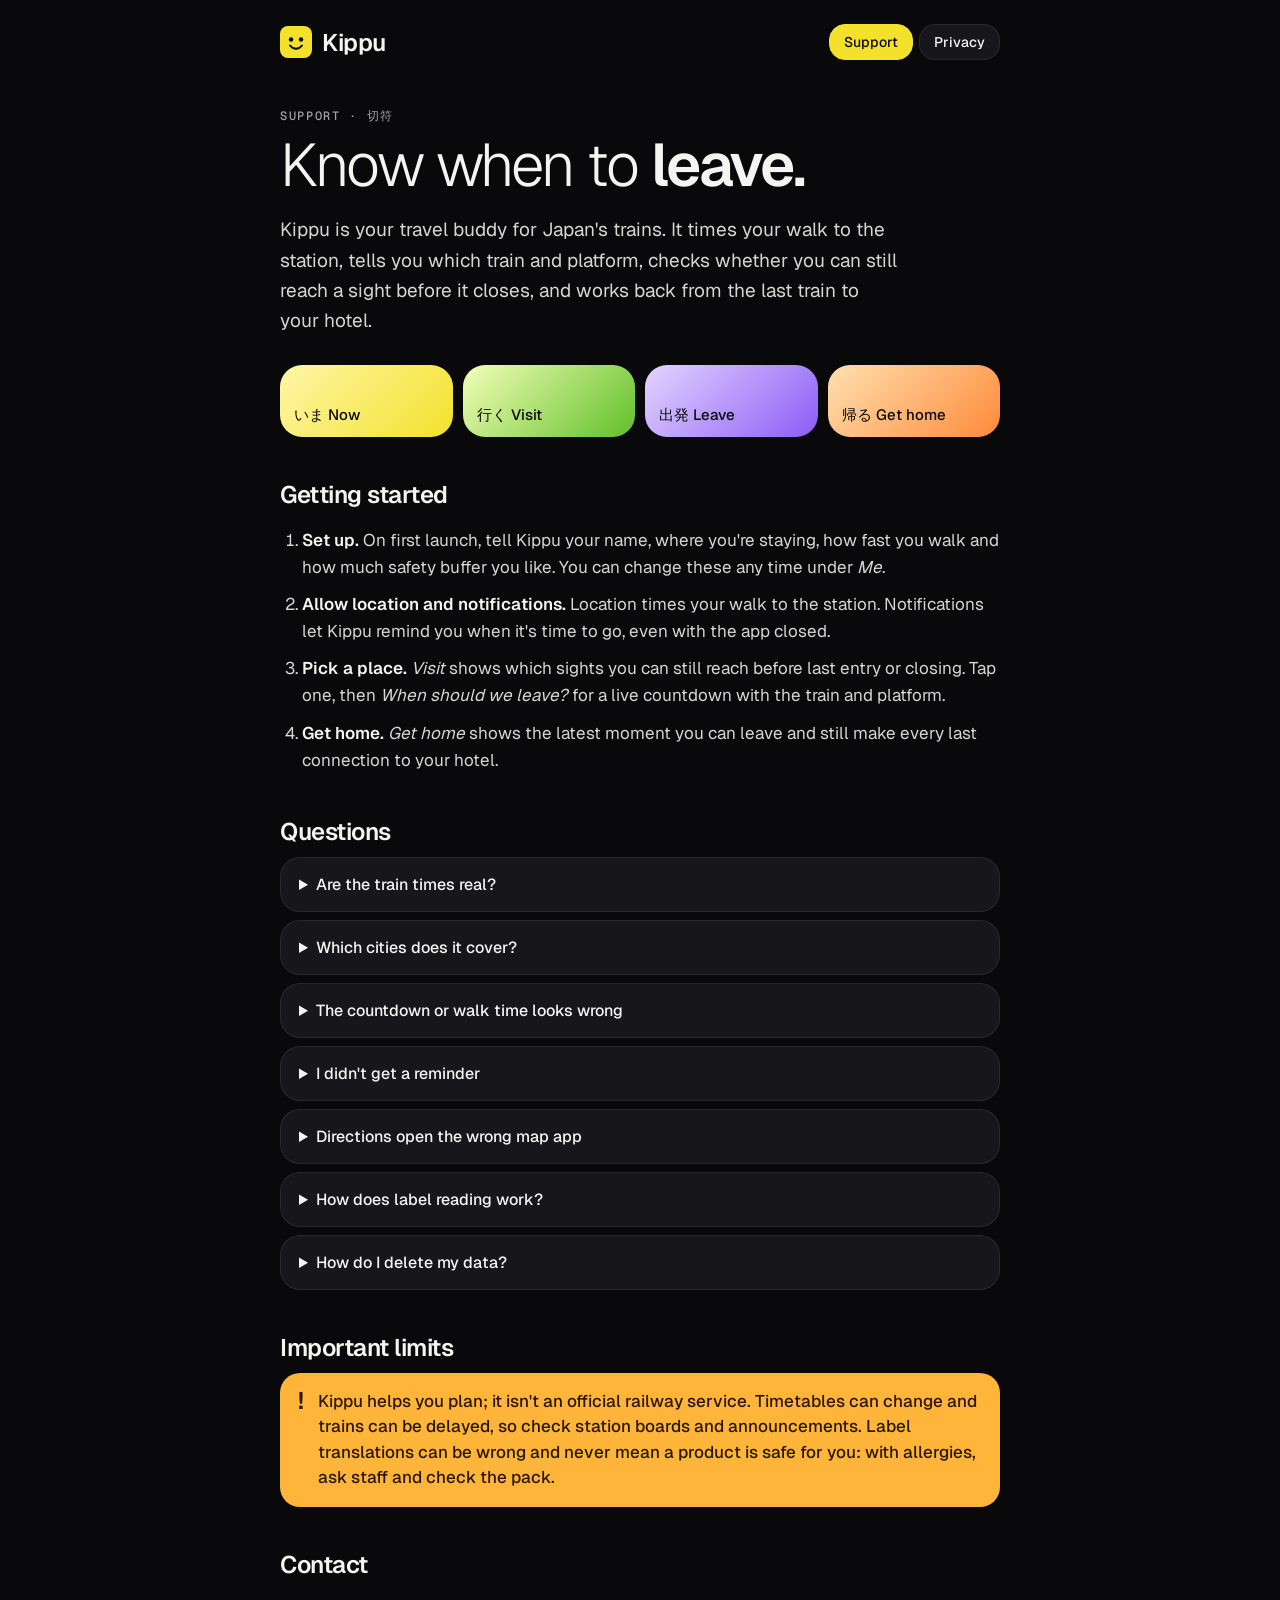
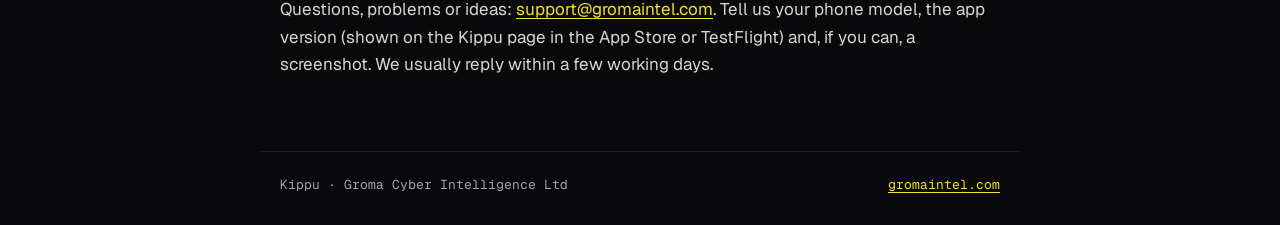
==== kippu/index.html @ c4a7d6ae "Add Kippu and Steady as coming soon; publish Kippu support pages Adds Kippu (coming 2027) and Steady" ====
<!doctype html>
<html lang="en-GB">
<head>
<meta charset="utf-8">
<meta name="viewport" content="width=device-width, initial-scale=1">
<title>Kippu · Support</title>
<meta name="description" content="Kippu is your travel buddy for Japan's trains: when to leave, which platform, and the last train home. Help, questions and contact.">
<meta name="theme-color" content="#09090B">
<link rel="icon" href="mark.svg" type="image/svg+xml">
<link rel="stylesheet" href="site.css">
</head>
<body>
<header class="top"><a class="brand" href="./"><img src="mark.svg" alt="">Kippu</a><nav><a href="./" aria-current="page">Support</a><a href="privacy/">Privacy</a></nav></header>
<main>
  <p class="kicker">Support · 切符</p>
  <h1>Know when to <b>leave.</b></h1>
  <p class="lead">Kippu is your travel buddy for Japan's trains. It times your walk to the station, tells you which train and platform, checks whether you can still reach a sight before it closes, and works back from the last train to your hotel.</p>

  <div class="tiles" aria-hidden="true"><span class="t-now">いま Now</span><span class="t-visit">行く Visit</span><span class="t-leave">出発 Leave</span><span class="t-home">帰る Get home</span></div>

  <h2>Getting started</h2>
  <ol>
    <li><b>Set up.</b> On first launch, tell Kippu your name, where you're staying, how fast you walk and how much safety buffer you like. You can change these any time under <em>Me</em>.</li>
    <li><b>Allow location and notifications.</b> Location times your walk to the station. Notifications let Kippu remind you when it's time to go, even with the app closed.</li>
    <li><b>Pick a place.</b> <em>Visit</em> shows which sights you can still reach before last entry or closing. Tap one, then <em>When should we leave?</em> for a live countdown with the train and platform.</li>
    <li><b>Get home.</b> <em>Get home</em> shows the latest moment you can leave and still make every last connection to your hotel.</li>
  </ol>

  <h2>Questions</h2>
  <details><summary>Are the train times real?</summary><p>Kyoto City Subway and Kyoto City Bus 205 use the official published timetables, with platforms and bus bays. Toei Subway in Tokyo uses its open timetable data. Other rides use typical journey times, marked as sample in the app, with links to each railway's official pages. Times are scheduled: delays aren't shown, so allow a buffer and check station boards.</p></details>
  <details><summary>Which cities does it cover?</summary><p>Kyoto, Osaka and Tokyo, plus popular day trips. Real timetables cover Kyoto and Toei Subway today; more cities will follow.</p></details>
  <details><summary>The countdown or walk time looks wrong</summary><p>Check your walking pace and safety buffer under <em>Me</em>, and that location access is allowed (iPhone: Settings → Kippu → Location → While Using the App). Indoors or underground, GPS can be inaccurate.</p></details>
  <details><summary>I didn't get a reminder</summary><p>Allow notifications for Kippu (iPhone: Settings → Kippu → Notifications) and check Focus or Do Not Disturb isn't silencing them. Reminders are scheduled on your phone, so they work offline.</p></details>
  <details><summary>Directions open the wrong map app</summary><p>Kippu opens Google Maps if it's installed, Naver Map in South Korea, and Apple Maps otherwise.</p></details>
  <details><summary>How does label reading work?</summary><p>Tap the label scanner, point the camera at a Japanese food or product label and Kippu reads and translates it on your phone. It highlights allergens you've told it about. The first scan downloads a language pack (about 30 MB), then it works offline.</p></details>
  <details><summary>How do I delete my data?</summary><p>Everything Kippu stores is on your phone, so deleting the app removes it completely. See the <a href="privacy/">privacy policy</a>.</p></details>

  <h2 id="limits">Important limits</h2>
  <div class="warn"><span>!</span><p>Kippu helps you plan; it isn't an official railway service. Timetables can change and trains can be delayed, so check station boards and announcements. Label translations can be wrong and never mean a product is safe for you: with allergies, ask staff and check the pack.</p></div>

  <h2>Contact</h2>
  <p>Questions, problems or ideas: <a href="mailto:support@gromaintel.com">support@gromaintel.com</a>. Tell us your phone model, the app version (shown on the Kippu page in the App Store or TestFlight) and, if you can, a screenshot. We usually reply within a few working days.</p>
</main>
<footer class="foot"><span>Kippu · Groma Cyber Intelligence Ltd</span><a href="https://gromaintel.com">gromaintel.com</a></footer>
</body>
</html>
---- kippu/site.css ----
@import url('https://fonts.googleapis.com/css2?family=Geist:wght@300;400;500;600&family=Geist+Mono:wght@400;500&display=swap');
/* Kippu web pages (support + privacy). Same tokens as the app (src/roami/tones.ts). */
:root{--bg:#09090B;--raised:#17171B;--stroke:rgba(255,255,255,.08);--text:#F4F4F0;--soft:#D6D6D2;--muted:#A3A3A8;
  --yellow:#F3E12B;--lime:#B6F03C;--amber:#FFB43A;--ink:#0B0B0E;
  --ui:'Geist',system-ui,-apple-system,'Segoe UI',sans-serif;--mono:'Geist Mono',ui-monospace,monospace;color-scheme:dark}
*{box-sizing:border-box}
html,body{margin:0;background:var(--bg);color:var(--text);font:400 17px/1.6 var(--ui);-webkit-font-smoothing:antialiased}
a{color:var(--yellow);text-underline-offset:3px}
a:hover{color:#FFF27A}
:focus-visible{outline:3px solid var(--yellow);outline-offset:2px}
.top,.foot,main{max-width:760px;margin:0 auto;padding-left:20px;padding-right:20px}
.top{display:flex;justify-content:space-between;align-items:center;gap:16px;padding-top:24px;padding-bottom:8px}
.brand{display:flex;align-items:center;gap:10px;font:600 24px var(--ui);letter-spacing:-.02em;color:var(--text);text-decoration:none}
.brand img{width:32px;height:32px}
.top nav{display:flex;gap:6px}
.top nav a{padding:8px 14px;border-radius:16px;background:var(--raised);border:1px solid var(--stroke);color:var(--text);text-decoration:none;font:500 14px var(--ui)}
.top nav a[aria-current="page"]{background:var(--yellow);border-color:var(--yellow);color:var(--ink)}
main{padding-top:40px;padding-bottom:56px}
.kicker{margin:0;font:500 12px var(--mono);letter-spacing:.14em;text-transform:uppercase;color:var(--muted)}
h1{margin:10px 0 16px;font:300 clamp(38px,8vw,60px)/1.02 var(--ui);letter-spacing:-.035em}
h1 b{font-weight:600}
h2{margin:44px 0 10px;font:600 24px/1.2 var(--ui);letter-spacing:-.02em}
.lead{font-size:19px;color:var(--soft);max-width:620px}
.meta{font:400 13px var(--mono);color:var(--muted)}
ul,ol{padding-left:22px}
li{margin:10px 0}
li b{color:var(--text);font-weight:600}
p,li{color:var(--soft)}
.summary{display:grid;grid-template-columns:repeat(auto-fit,minmax(160px,1fr));gap:10px;margin:28px 0 8px}
.summary div{padding:16px;border-radius:22px;background:var(--raised);border:1px solid var(--stroke);display:flex;flex-direction:column;gap:4px}
.summary b{font:600 17px var(--ui)}
.summary span{font-size:14px;color:var(--muted);line-height:1.4}
.tiles{display:grid;grid-template-columns:repeat(auto-fit,minmax(150px,1fr));gap:10px;margin:28px 0 0}
.tiles span{height:72px;border-radius:22px;display:flex;align-items:flex-end;padding:12px 14px;font:500 15px var(--ui);color:var(--ink)}
.t-now{background:linear-gradient(135deg,#FFF6A8,#F3E12B)}.t-visit{background:linear-gradient(135deg,#F4FFB8,#62BF2A)}
.t-leave{background:linear-gradient(135deg,#E4D4FF,#8B5CF6);color:#fff}.t-home{background:linear-gradient(135deg,#FFE0B0,#FF8A3A)}
details{border-radius:20px;background:var(--raised);border:1px solid var(--stroke);margin:8px 0;padding:0 18px}
summary{cursor:pointer;padding:16px 0;font:500 16px var(--ui);color:var(--text)}
details[open] summary{color:var(--yellow)}
details p{margin:0 0 16px}
.warn{display:flex;gap:14px;align-items:flex-start;padding:16px 18px;border-radius:20px;background:var(--amber);color:#2A1800}
.warn span{font:600 24px/1 var(--ui)}
.warn p{margin:0;color:#2A1800;font-weight:500;line-height:1.5}
.foot{display:flex;justify-content:space-between;flex-wrap:wrap;gap:8px;padding-top:24px;padding-bottom:32px;border-top:1px solid var(--stroke);font:400 13px var(--mono);color:var(--muted)}
@media(max-width:480px){html,body{font-size:16px}.top{padding-top:16px}main{padding-top:24px}.top nav a{padding:8px 11px}}
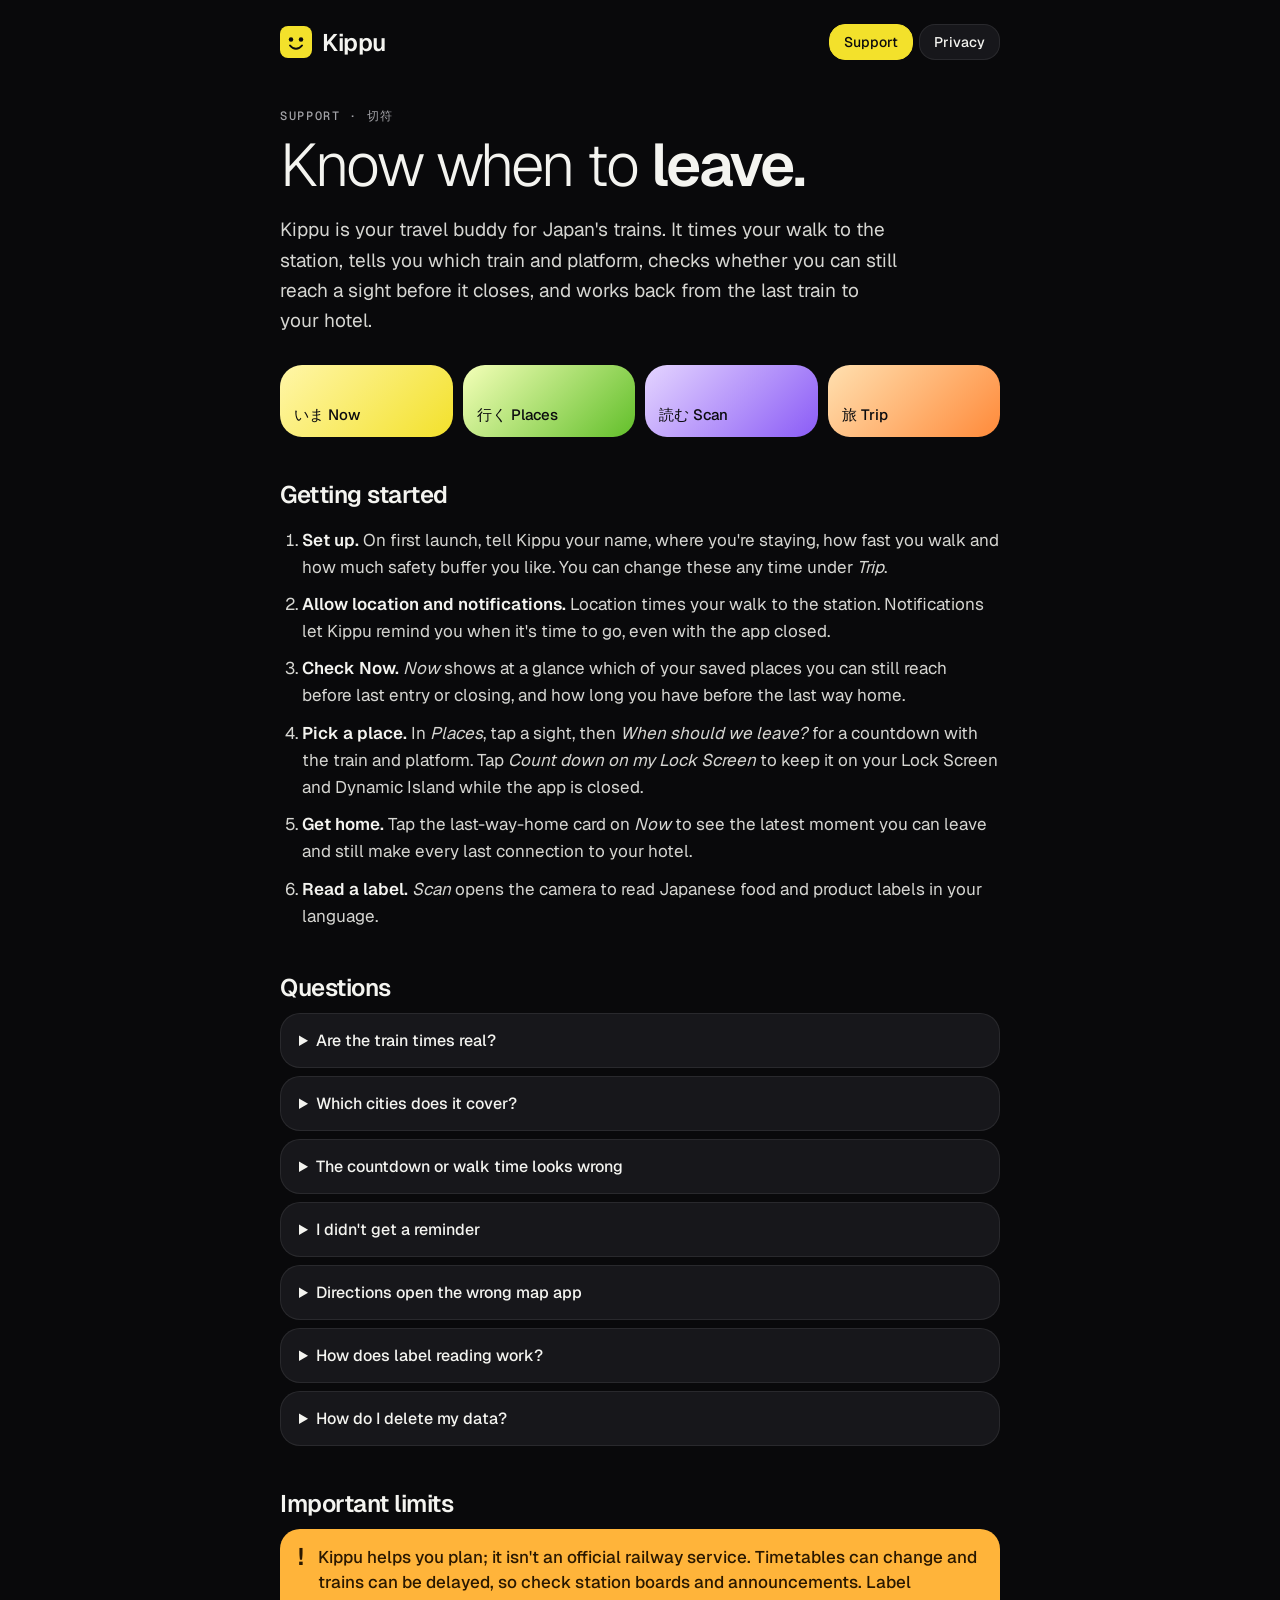
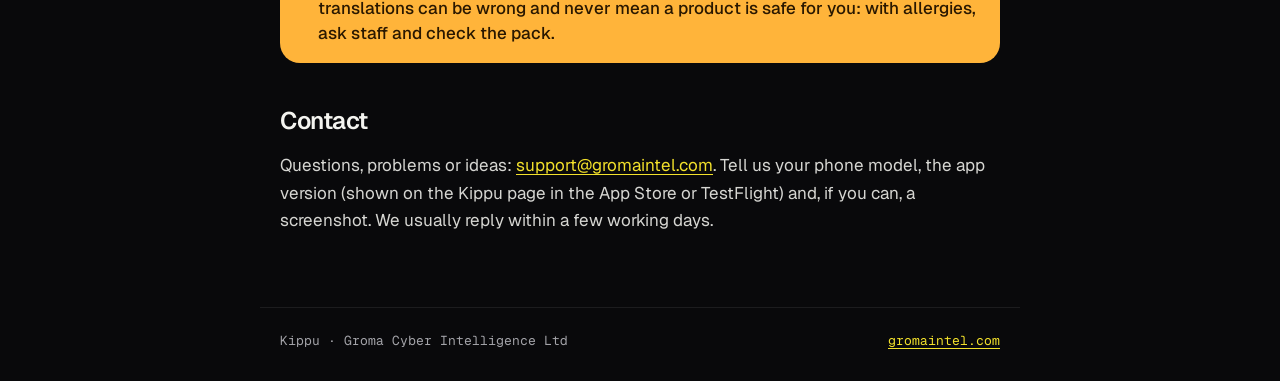
==== commit eb07a39c: "Update Kippu support page for the current tabs Settings now live under Trip, the tabs are Now, Place" ====
--- a/kippu/index.html
+++ b/kippu/index.html
@@ -16,23 +16,25 @@
   <h1>Know when to <b>leave.</b></h1>
   <p class="lead">Kippu is your travel buddy for Japan's trains. It times your walk to the station, tells you which train and platform, checks whether you can still reach a sight before it closes, and works back from the last train to your hotel.</p>
 
-  <div class="tiles" aria-hidden="true"><span class="t-now">いま Now</span><span class="t-visit">行く Visit</span><span class="t-leave">出発 Leave</span><span class="t-home">帰る Get home</span></div>
+  <div class="tiles" aria-hidden="true"><span class="t-now">いま Now</span><span class="t-visit">行く Places</span><span class="t-leave">読む Scan</span><span class="t-home">旅 Trip</span></div>
 
   <h2>Getting started</h2>
   <ol>
-    <li><b>Set up.</b> On first launch, tell Kippu your name, where you're staying, how fast you walk and how much safety buffer you like. You can change these any time under <em>Me</em>.</li>
+    <li><b>Set up.</b> On first launch, tell Kippu your name, where you're staying, how fast you walk and how much safety buffer you like. You can change these any time under <em>Trip</em>.</li>
     <li><b>Allow location and notifications.</b> Location times your walk to the station. Notifications let Kippu remind you when it's time to go, even with the app closed.</li>
-    <li><b>Pick a place.</b> <em>Visit</em> shows which sights you can still reach before last entry or closing. Tap one, then <em>When should we leave?</em> for a live countdown with the train and platform.</li>
-    <li><b>Get home.</b> <em>Get home</em> shows the latest moment you can leave and still make every last connection to your hotel.</li>
+    <li><b>Check Now.</b> <em>Now</em> shows at a glance which of your saved places you can still reach before last entry or closing, and how long you have before the last way home.</li>
+    <li><b>Pick a place.</b> In <em>Places</em>, tap a sight, then <em>When should we leave?</em> for a countdown with the train and platform. Tap <em>Count down on my Lock Screen</em> to keep it on your Lock Screen and Dynamic Island while the app is closed.</li>
+    <li><b>Get home.</b> Tap the last-way-home card on <em>Now</em> to see the latest moment you can leave and still make every last connection to your hotel.</li>
+    <li><b>Read a label.</b> <em>Scan</em> opens the camera to read Japanese food and product labels in your language.</li>
   </ol>
 
   <h2>Questions</h2>
   <details><summary>Are the train times real?</summary><p>Kyoto City Subway and Kyoto City Bus 205 use the official published timetables, with platforms and bus bays. Toei Subway in Tokyo uses its open timetable data. Other rides use typical journey times, marked as sample in the app, with links to each railway's official pages. Times are scheduled: delays aren't shown, so allow a buffer and check station boards.</p></details>
   <details><summary>Which cities does it cover?</summary><p>Kyoto, Osaka and Tokyo, plus popular day trips. Real timetables cover Kyoto and Toei Subway today; more cities will follow.</p></details>
-  <details><summary>The countdown or walk time looks wrong</summary><p>Check your walking pace and safety buffer under <em>Me</em>, and that location access is allowed (iPhone: Settings → Kippu → Location → While Using the App). Indoors or underground, GPS can be inaccurate.</p></details>
+  <details><summary>The countdown or walk time looks wrong</summary><p>Check your walking pace and safety buffer under <em>Trip</em>, and that location access is allowed (iPhone: Settings → Kippu → Location → While Using the App). Indoors or underground, GPS can be inaccurate.</p></details>
   <details><summary>I didn't get a reminder</summary><p>Allow notifications for Kippu (iPhone: Settings → Kippu → Notifications) and check Focus or Do Not Disturb isn't silencing them. Reminders are scheduled on your phone, so they work offline.</p></details>
   <details><summary>Directions open the wrong map app</summary><p>Kippu opens Google Maps if it's installed, Naver Map in South Korea, and Apple Maps otherwise.</p></details>
-  <details><summary>How does label reading work?</summary><p>Tap the label scanner, point the camera at a Japanese food or product label and Kippu reads and translates it on your phone. It highlights allergens you've told it about. The first scan downloads a language pack (about 30 MB), then it works offline.</p></details>
+  <details><summary>How does label reading work?</summary><p>Tap <em>Scan</em>, point the camera at a Japanese food or product label and Kippu reads and translates it on your phone. It highlights allergens you've told it about. The first scan downloads a language pack (about 30 MB), then it works offline.</p></details>
   <details><summary>How do I delete my data?</summary><p>Everything Kippu stores is on your phone, so deleting the app removes it completely. See the <a href="privacy/">privacy policy</a>.</p></details>
 
   <h2 id="limits">Important limits</h2>
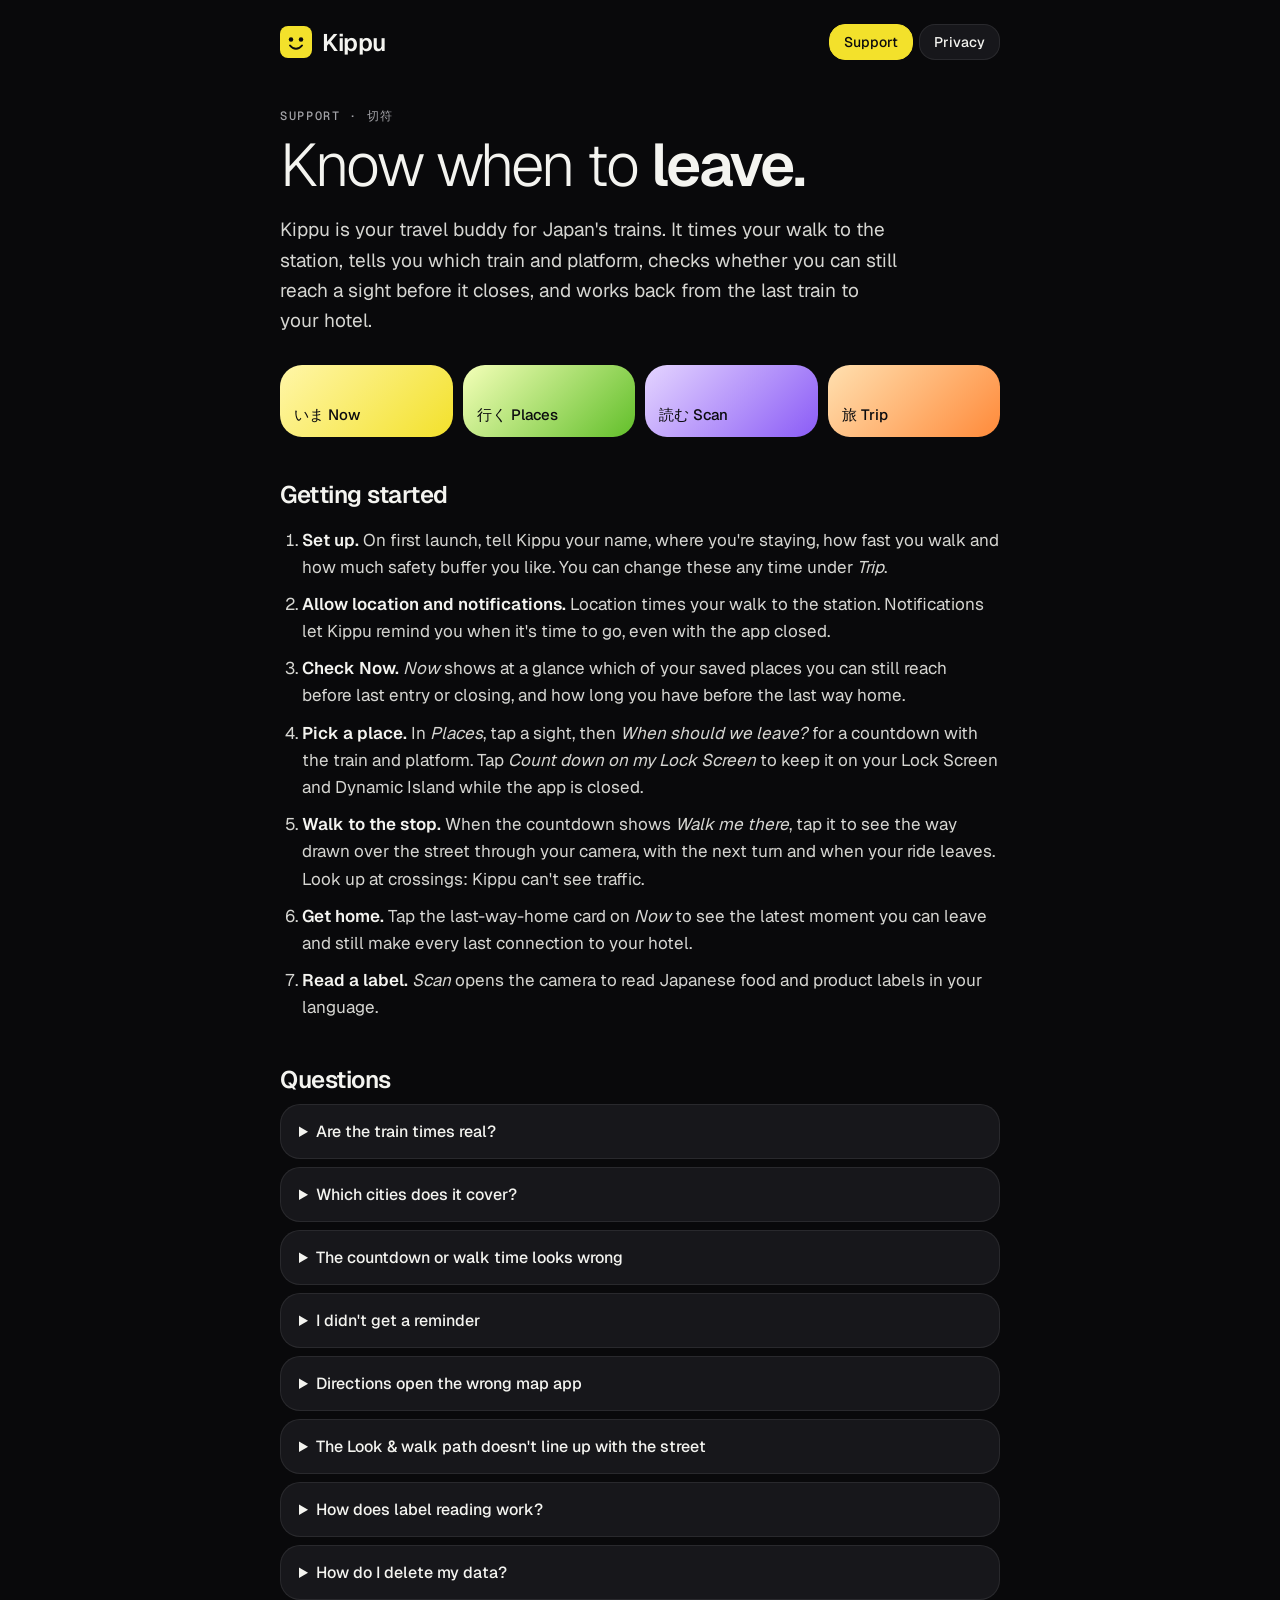
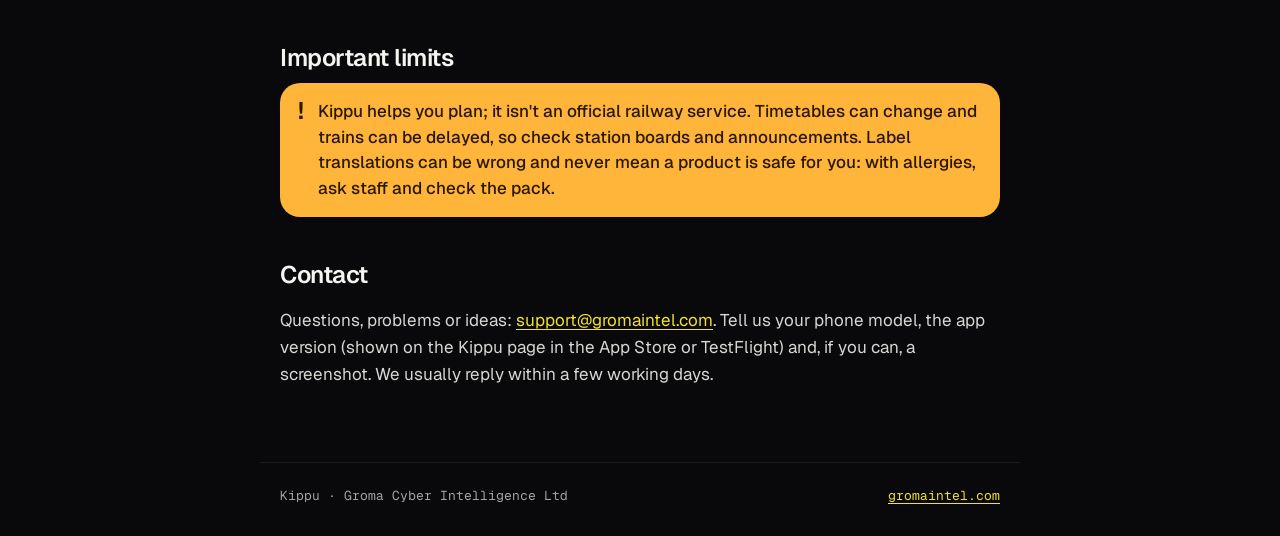
==== commit b717202b: "Kippu: add Look & walk to the support page and privacy policy Co-Authored-By: Claude Opus 5.5 <norep" ====
--- a/kippu/index.html
+++ b/kippu/index.html
@@ -24,6 +24,7 @@
     <li><b>Allow location and notifications.</b> Location times your walk to the station. Notifications let Kippu remind you when it's time to go, even with the app closed.</li>
     <li><b>Check Now.</b> <em>Now</em> shows at a glance which of your saved places you can still reach before last entry or closing, and how long you have before the last way home.</li>
     <li><b>Pick a place.</b> In <em>Places</em>, tap a sight, then <em>When should we leave?</em> for a countdown with the train and platform. Tap <em>Count down on my Lock Screen</em> to keep it on your Lock Screen and Dynamic Island while the app is closed.</li>
+    <li><b>Walk to the stop.</b> When the countdown shows <em>Walk me there</em>, tap it to see the way drawn over the street through your camera, with the next turn and when your ride leaves. Look up at crossings: Kippu can't see traffic.</li>
     <li><b>Get home.</b> Tap the last-way-home card on <em>Now</em> to see the latest moment you can leave and still make every last connection to your hotel.</li>
     <li><b>Read a label.</b> <em>Scan</em> opens the camera to read Japanese food and product labels in your language.</li>
   </ol>
@@ -34,6 +35,7 @@
   <details><summary>The countdown or walk time looks wrong</summary><p>Check your walking pace and safety buffer under <em>Trip</em>, and that location access is allowed (iPhone: Settings → Kippu → Location → While Using the App). Indoors or underground, GPS can be inaccurate.</p></details>
   <details><summary>I didn't get a reminder</summary><p>Allow notifications for Kippu (iPhone: Settings → Kippu → Notifications) and check Focus or Do Not Disturb isn't silencing them. Reminders are scheduled on your phone, so they work offline.</p></details>
   <details><summary>Directions open the wrong map app</summary><p>Kippu opens Google Maps if it's installed, Naver Map in South Korea, and Apple Maps otherwise.</p></details>
+  <details><summary>The Look &amp; walk path doesn't line up with the street</summary><p>Hold your phone upright, facing the way you're walking. The path follows your compass, which metal, cars and buildings can throw off: step into the open or move the phone in a figure of eight to reset it. If Kippu shows a demo street instead of your camera, allow the camera (iPhone: Settings → Kippu → Camera). Nothing from the camera is recorded or sent.</p></details>
   <details><summary>How does label reading work?</summary><p>Tap <em>Scan</em>, point the camera at a Japanese food or product label and Kippu reads and translates it on your phone. It highlights allergens you've told it about. The first scan downloads a language pack (about 30 MB), then it works offline.</p></details>
   <details><summary>How do I delete my data?</summary><p>Everything Kippu stores is on your phone, so deleting the app removes it completely. See the <a href="privacy/">privacy policy</a>.</p></details>
 
